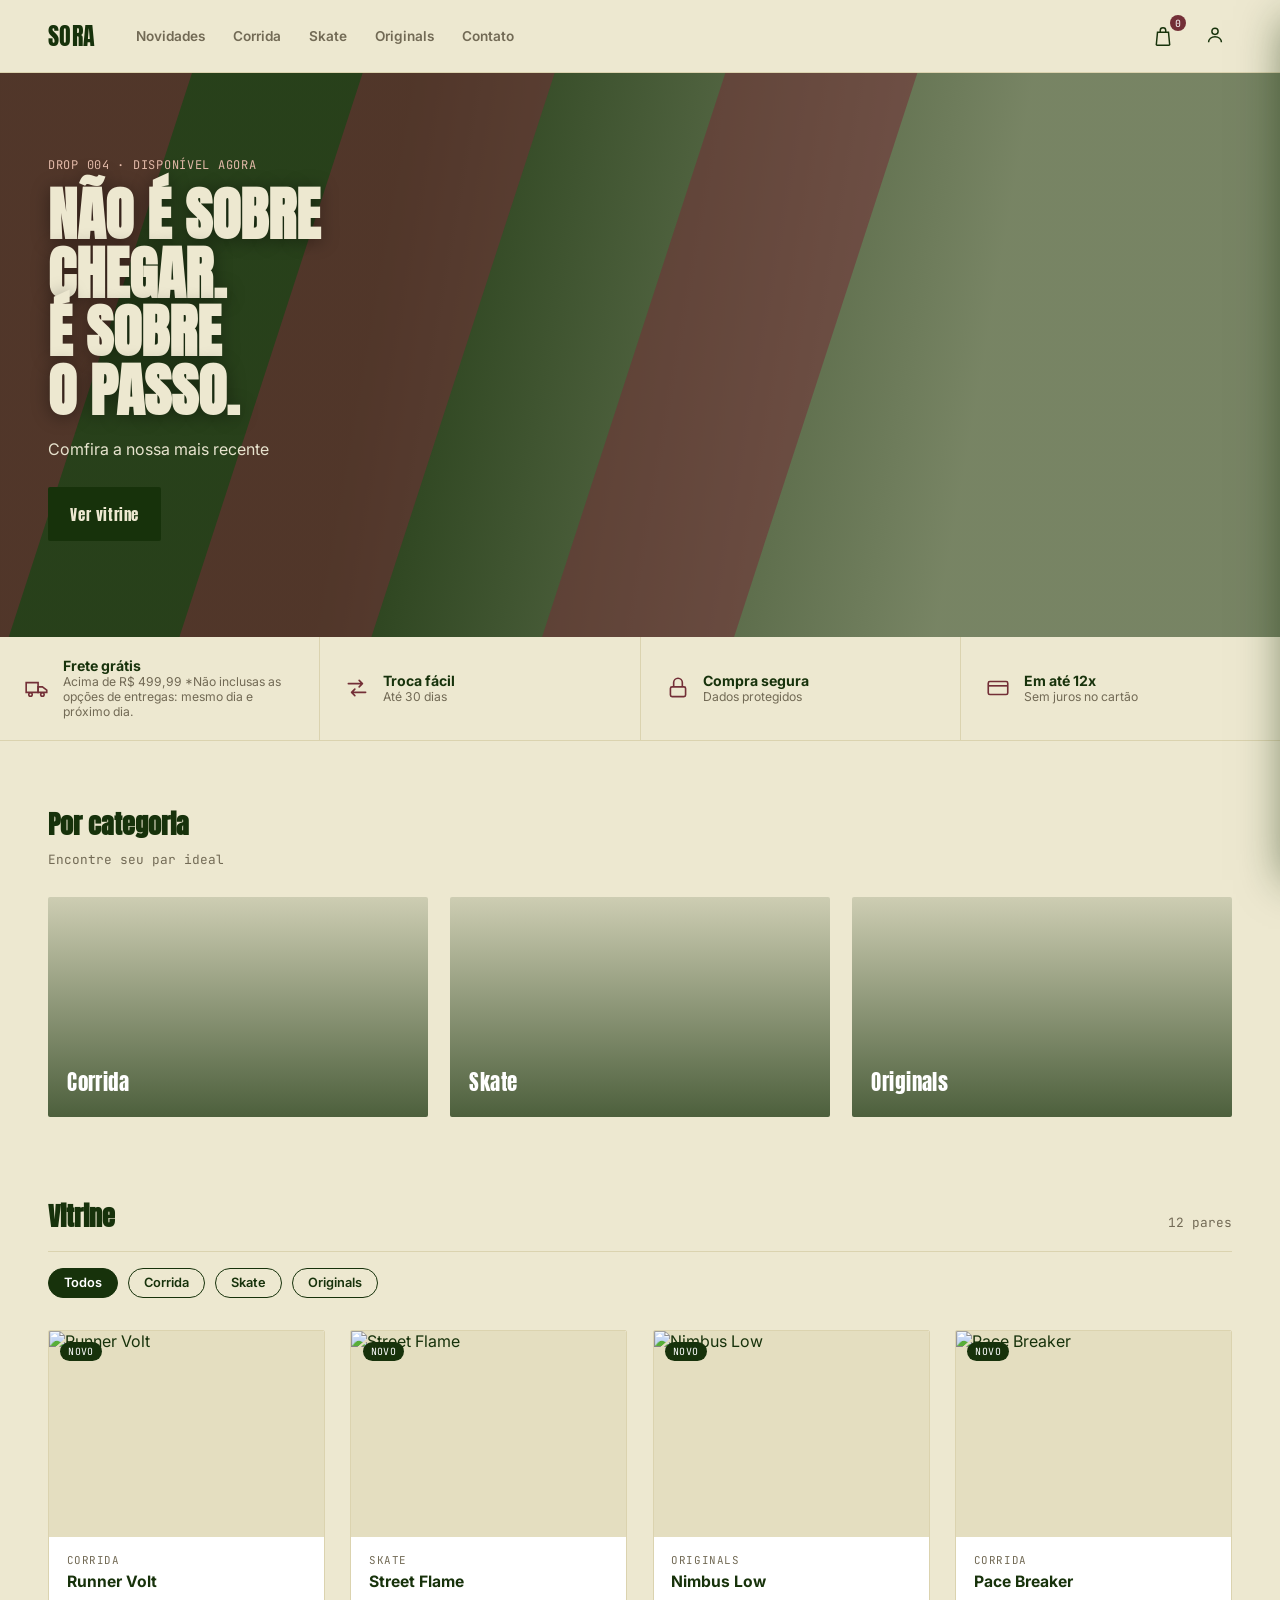
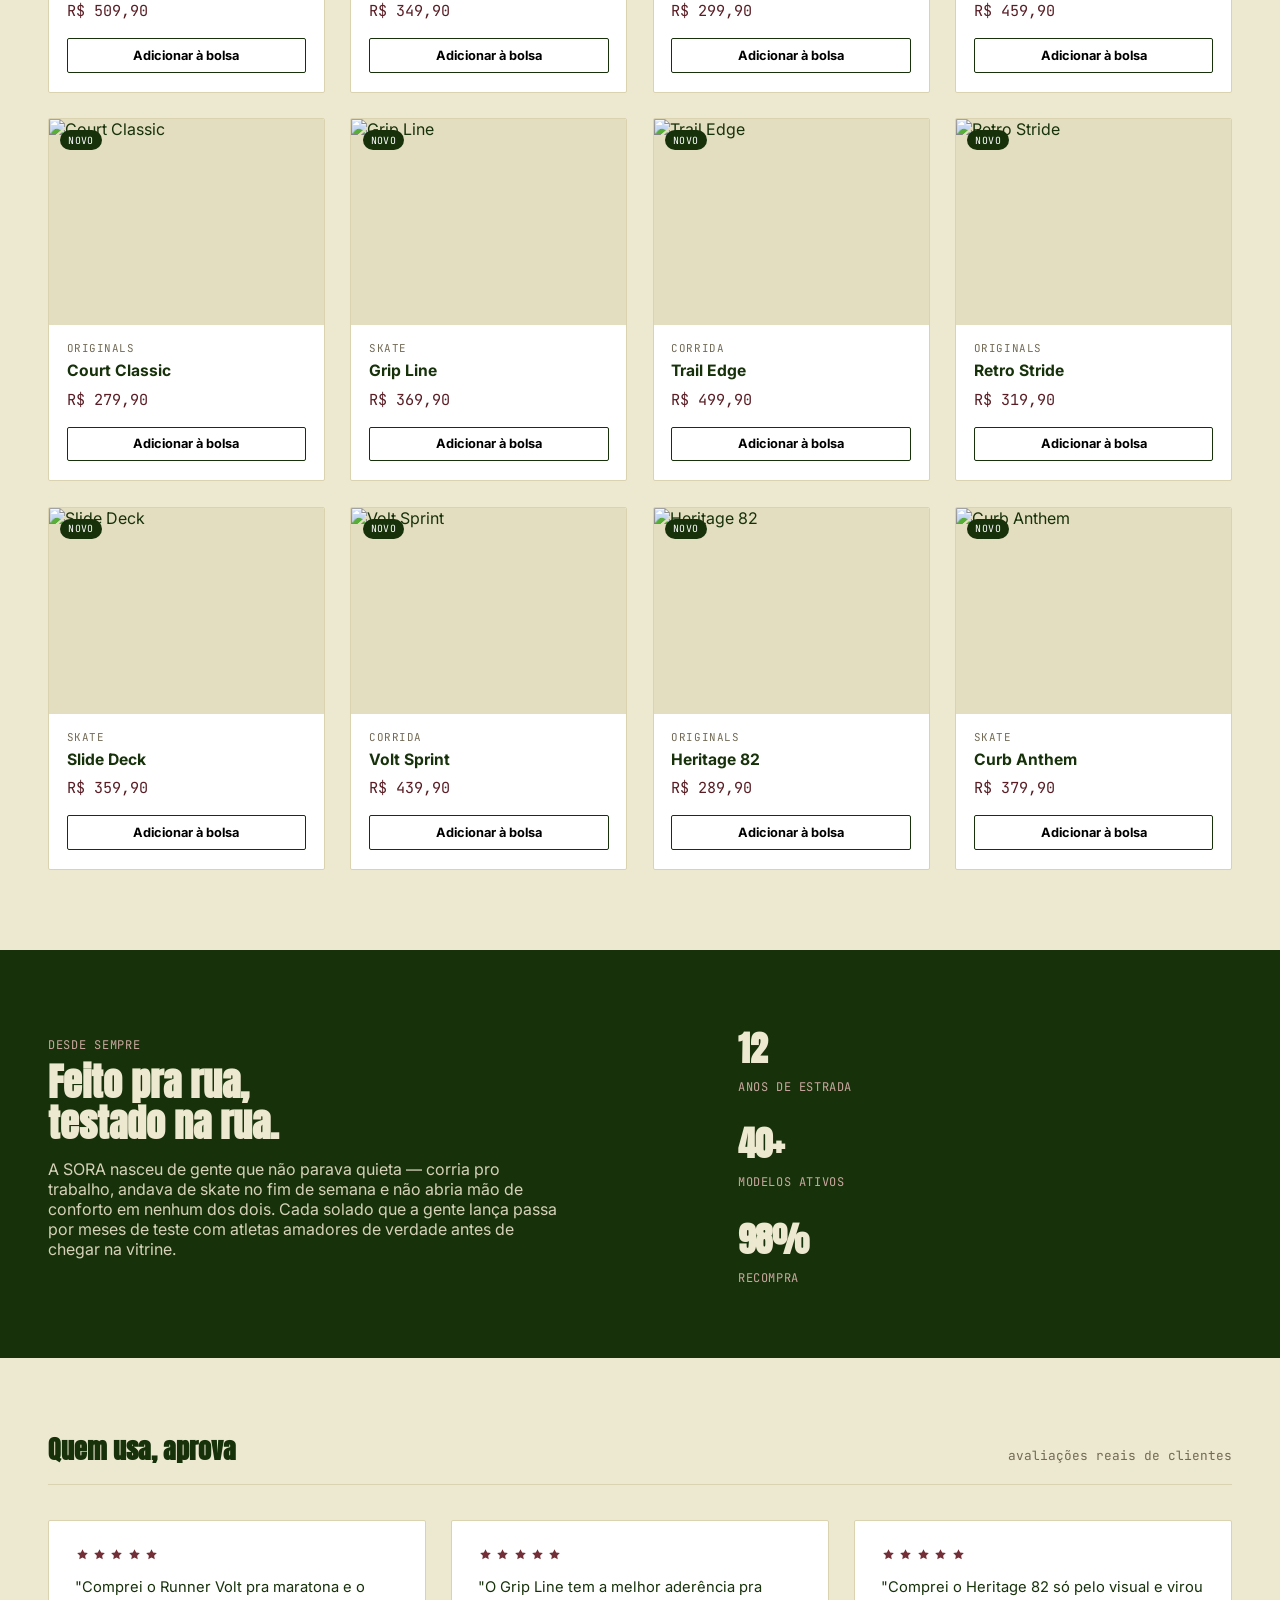
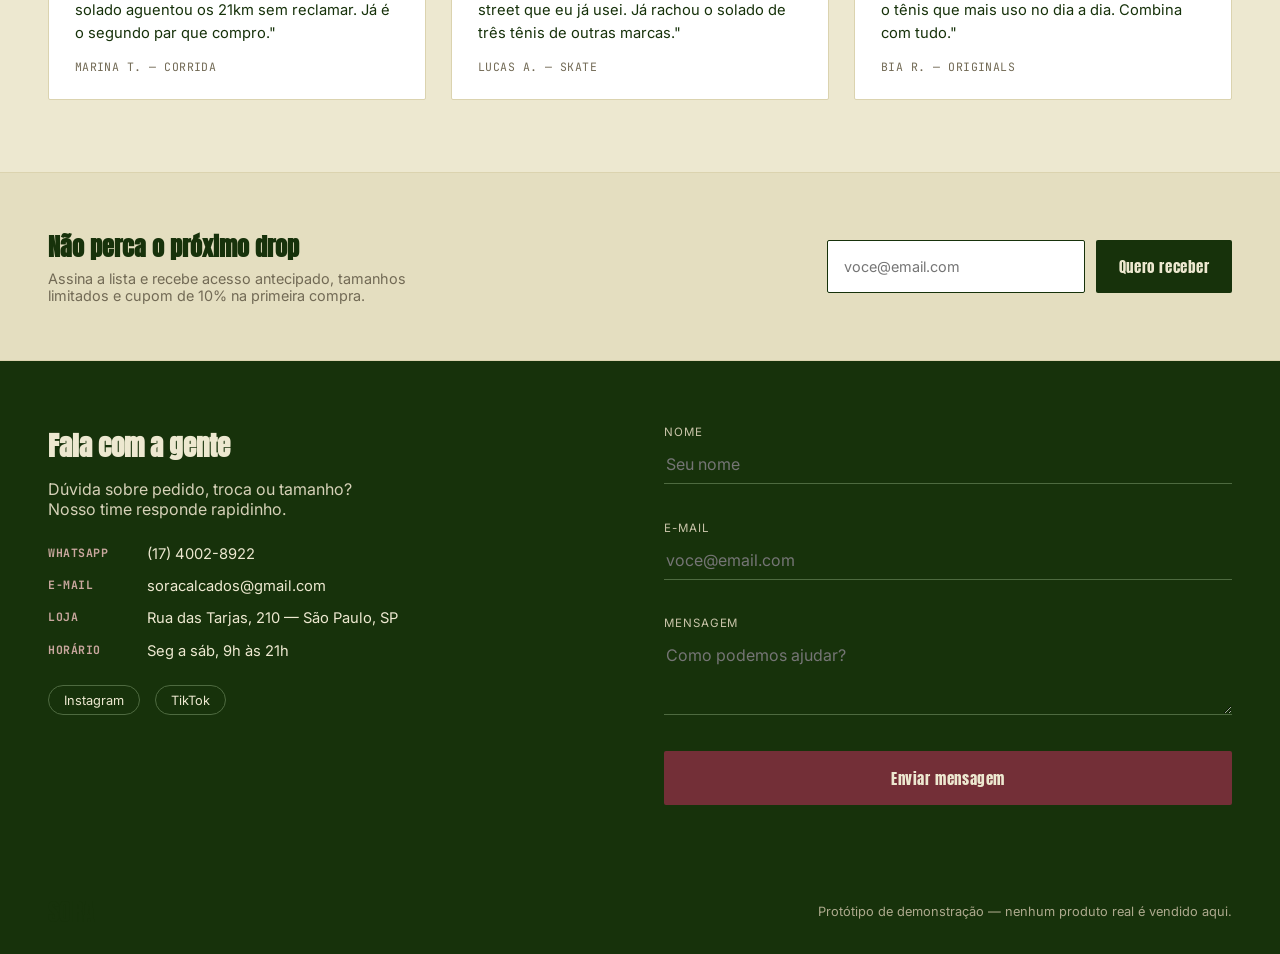
==== home.html @ 231794d9 "Add files via upload" ====
<!DOCTYPE html>
<html lang="pt-BR">
<head>
<meta charset="UTF-8">
<meta name="viewport" content="width=device-width, initial-scale=1.0">
<title>SORA · Vitrine</title>
<link rel="stylesheet" href="style.css">
<link rel="preconnect" href="https://fonts.googleapis.com">
<link href="https://fonts.googleapis.com/css2?family=Anton&family=Inter:wght@400;500;600;700&family=JetBrains+Mono:wght@500&display=swap" rel="stylesheet">
</head>
<body class="home-body">

  <svg width="0" height="0" style="position:absolute" aria-hidden="true">
    <defs>
      <symbol id="icon-shoe" viewBox="0 0 200 100">
        <path d="M8 78 C8 60 20 52 34 50 L60 46 C70 34 84 22 100 18 C112 15 122 18 128 26
                 C138 22 150 24 158 32 C170 30 182 36 188 48 C194 58 192 70 182 76
                 C172 82 20 84 12 82 C9 81 8 80 8 78 Z"/>
        <path class="lace" d="M96 24 L108 40 M108 22 L120 38 M120 21 L132 37" stroke-width="4" fill="none"/>
      </symbol>
      <symbol id="icon-stripes" viewBox="0 0 120 100">
        <rect x="0" y="0" width="18" height="140" transform="skewX(-18)"/>
        <rect x="34" y="0" width="18" height="140" transform="skewX(-18)"/>
        <rect x="68" y="0" width="18" height="140" transform="skewX(-18)"/>
      </symbol>
      <symbol id="icon-bag" viewBox="0 0 24 24">
        <path d="M6 8h12l1.2 12.5a1 1 0 0 1-1 1.5H5.8a1 1 0 0 1-1-1.5L6 8Z" fill="none" stroke="currentColor" stroke-width="1.6"/>
        <path d="M9 8V6a3 3 0 0 1 6 0v2" fill="none" stroke="currentColor" stroke-width="1.6"/>
      </symbol>
      <symbol id="icon-user" viewBox="0 0 24 24">
        <circle cx="12" cy="8" r="3.4" fill="none" stroke="currentColor" stroke-width="1.6"/>
        <path d="M5 20c0-3.6 3.1-6.2 7-6.2s7 2.6 7 6.2" fill="none" stroke="currentColor" stroke-width="1.6"/>
      </symbol>
      <symbol id="icon-truck" viewBox="0 0 24 24">
        <path d="M2 7h11v9H2z" fill="none" stroke="currentColor" stroke-width="1.5"/>
        <path d="M13 11h4l4 3v2h-8z" fill="none" stroke="currentColor" stroke-width="1.5"/>
        <circle cx="6" cy="18" r="1.6" fill="none" stroke="currentColor" stroke-width="1.5"/>
        <circle cx="17" cy="18" r="1.6" fill="none" stroke="currentColor" stroke-width="1.5"/>
      </symbol>
      <symbol id="icon-swap" viewBox="0 0 24 24">
        <path d="M4 8h13M17 8l-3-3M17 8l-3 3M20 16H7M7 16l3-3M7 16l3 3" fill="none" stroke="currentColor" stroke-width="1.5" stroke-linecap="round" stroke-linejoin="round"/>
      </symbol>
      <symbol id="icon-lock" viewBox="0 0 24 24">
        <rect x="5" y="11" width="14" height="9" rx="1.5" fill="none" stroke="currentColor" stroke-width="1.5"/>
        <path d="M8 11V7a4 4 0 0 1 8 0v4" fill="none" stroke="currentColor" stroke-width="1.5"/>
      </symbol>
      <symbol id="icon-card" viewBox="0 0 24 24">
        <rect x="3" y="6" width="18" height="12" rx="1.5" fill="none" stroke="currentColor" stroke-width="1.5"/>
        <path d="M3 10h18" stroke="currentColor" stroke-width="1.5"/>
      </symbol>
      <symbol id="icon-star" viewBox="0 0 24 24">
        <path d="M12 3.5l2.6 5.4 5.9.8-4.3 4.1 1 5.9L12 16.9l-5.2 2.8 1-5.9-4.3-4.1 5.9-.8Z" fill="currentColor"/>
      </symbol>
    </defs>
  </svg>

  <header class="site-header">
    <a href="home.html" class="wordmark wordmark--dark">SORA</a>
    <nav class="site-nav">
      <a href="#vitrine" data-filtro="todos">Novidades</a>
      <a href="#vitrine" data-filtro="Corrida">Corrida</a>
      <a href="#vitrine" data-filtro="Skate">Skate</a>
      <a href="#vitrine" data-filtro="Originals">Originals</a>
      <a href="#contato">Contato</a>
    </nav>
    <div class="site-header__actions">
      <button class="bag-btn" id="bag-btn" aria-label="Bolsa de compras">
        <svg viewBox="0 0 24 24"><use href="#icon-bag"/></svg>
        <span class="bag-btn__count" id="bag-count">0</span>
      </button>

      <div class="account-wrap">
        <button class="bag-btn" id="account-btn" aria-label="Minha conta">
          <svg viewBox="0 0 24 24"><use href="#icon-user"/></svg>
        </button>
        <div class="account-popover" id="account-popover">
          <p class="account-popover__hi">Olá, <strong id="user-name">Convidado</strong></p>
          <a href="index.html" class="account-popover__link">Tela de login</a>
          <button class="account-popover__link account-popover__logout" id="btn-logout" type="button">Sair da conta</button>
        </div>
      </div>
    </div>
  </header>

  <main>
    <section class="hero">
      <div class="hero__stripes" aria-hidden="true">
        <svg class="stripe stripe--1" viewBox="0 0 120 100"><use href="#icon-stripes"/></svg>
        <svg class="stripe stripe--2" viewBox="0 0 120 100"><use href="#icon-stripes"/></svg>
        <svg class="stripe stripe--3" viewBox="0 0 120 100"><use href="#icon-stripes"/></svg>
      </div>
      <div class="hero__text">
        <span class="eyebrow">Drop 004 · Disponível agora</span>
        <h1>NÃO É SOBRE<br>CHEGAR.<br>É SOBRE<br>O PASSO.</h1>
        <p>Comfira a nossa mais recente </p>
        <a href="#vitrine" class="btn-primary btn-primary--inline">
          <span>Ver vitrine</span>
          <svg class="btn-primary__stripe" viewBox="0 0 120 100" aria-hidden="true"><use href="#icon-stripes"/></svg>
        </a>
      </div>
      <svg class="hero__shoe" viewBox="0 0 200 100" aria-hidden="true"><use href="#icon-shoe"/></svg>
    </section>

    <section class="vantagens">
      <div class="vantagem"><svg viewBox="0 0 24 24"><use href="#icon-truck"/></svg><div><strong>Frete grátis</strong><span>Acima de R$ 499,99 *Não inclusas as opções de entregas: mesmo dia e próximo dia.</span></div></div>
      <div class="vantagem"><svg viewBox="0 0 24 24"><use href="#icon-swap"/></svg><div><strong>Troca fácil</strong><span>Até 30 dias</span></div></div>
      <div class="vantagem"><svg viewBox="0 0 24 24"><use href="#icon-lock"/></svg><div><strong>Compra segura</strong><span>Dados protegidos</span></div></div>
      <div class="vantagem"><svg viewBox="0 0 24 24"><use href="#icon-card"/></svg><div><strong>Em até 12x</strong><span>Sem juros no cartão</span></div></div>
    </section>

    <section class="categorias">
      <div class="categorias__head">
        <h2>Por categoria</h2>
        <span class="categorias__sub">Encontre seu par ideal</span>
      </div>
      <div class="categorias__grid">
        <button class="categoria-tile" data-filtro="Corrida" style="--bg:url('https://images.pexels.com/photos/11886766/pexels-photo-11886766.jpeg?auto=compress&cs=tinysrgb&w=700')">
          <span class="categoria-tile__label">Corrida</span>
        </button>
        <button class="categoria-tile" data-filtro="Skate" style="--bg:url('https://images.pexels.com/photos/7371861/pexels-photo-7371861.jpeg?auto=compress&cs=tinysrgb&w=700')">
          <span class="categoria-tile__label">Skate</span>
        </button>
        <button class="categoria-tile" data-filtro="Originals" style="--bg:url('https://images.pexels.com/photos/31172682/pexels-photo-31172682.jpeg?auto=compress&cs=tinysrgb&w=700')">
          <span class="categoria-tile__label">Originals</span>
        </button>
      </div>
    </section>

    <section class="vitrine" id="vitrine">
      <div class="vitrine__head">
        <h2>Vitrine</h2>
        <span class="vitrine__count" id="product-count">12 pares</span>
      </div>

      <div class="vitrine__filtros" id="vitrine-filtros">
        <button class="filtro-btn is-active" data-filtro="todos">Todos</button>
        <button class="filtro-btn" data-filtro="Corrida">Corrida</button>
        <button class="filtro-btn" data-filtro="Skate">Skate</button>
        <button class="filtro-btn" data-filtro="Originals">Originals</button>
      </div>

      <div class="grid" id="product-grid"><!-- gerado via JS --></div>
    </section>

    <section class="sobre">
      <div class="sobre__texto">
        <span class="eyebrow eyebrow--dark">Desde sempre</span>
        <h2>Feito pra rua,<br>testado na rua.</h2>
        <p>A SORA nasceu de gente que não parava quieta — corria pro trabalho, andava de skate no fim de semana e não abria mão de conforto em nenhum dos dois. Cada solado que a gente lança passa por meses de teste com atletas amadores de verdade antes de chegar na vitrine.</p>
      </div>
      <div class="sobre__stats">
        <div class="stat"><strong>12</strong><span>anos de estrada</span></div>
        <div class="stat"><strong>40+</strong><span>modelos ativos</span></div>
        <div class="stat"><strong>98%</strong><span>recompra</span></div>
      </div>
    </section>

    <section class="depoimentos">
      <div class="vitrine__head">
        <h2>Quem usa, aprova</h2>
        <span class="vitrine__count">avaliações reais de clientes</span>
      </div>
      <div class="depoimentos__grid">
        <article class="depoimento">
          <div class="depoimento__estrelas">
            <svg viewBox="0 0 24 24"><use href="#icon-star"/></svg><svg viewBox="0 0 24 24"><use href="#icon-star"/></svg><svg viewBox="0 0 24 24"><use href="#icon-star"/></svg><svg viewBox="0 0 24 24"><use href="#icon-star"/></svg><svg viewBox="0 0 24 24"><use href="#icon-star"/></svg>
          </div>
          <p>"Comprei o Runner Volt pra maratona e o solado aguentou os 21km sem reclamar. Já é o segundo par que compro."</p>
          <span class="depoimento__nome">Marina T. — Corrida</span>
        </article>
        <article class="depoimento">
          <div class="depoimento__estrelas">
            <svg viewBox="0 0 24 24"><use href="#icon-star"/></svg><svg viewBox="0 0 24 24"><use href="#icon-star"/></svg><svg viewBox="0 0 24 24"><use href="#icon-star"/></svg><svg viewBox="0 0 24 24"><use href="#icon-star"/></svg><svg viewBox="0 0 24 24"><use href="#icon-star"/></svg>
          </div>
          <p>"O Grip Line tem a melhor aderência pra street que eu já usei. Já rachou o solado de três tênis de outras marcas."</p>
          <span class="depoimento__nome">Lucas A. — Skate</span>
        </article>
        <article class="depoimento">
          <div class="depoimento__estrelas">
            <svg viewBox="0 0 24 24"><use href="#icon-star"/></svg><svg viewBox="0 0 24 24"><use href="#icon-star"/></svg><svg viewBox="0 0 24 24"><use href="#icon-star"/></svg><svg viewBox="0 0 24 24"><use href="#icon-star"/></svg><svg viewBox="0 0 24 24"><use href="#icon-star"/></svg>
          </div>
          <p>"Comprei o Heritage 82 só pelo visual e virou o tênis que mais uso no dia a dia. Combina com tudo."</p>
          <span class="depoimento__nome">Bia R. — Originals</span>
        </article>
      </div>
    </section>

    <section class="newsletter">
      <div class="newsletter__texto">
        <h2>Não perca o próximo drop</h2>
        <p>Assina a lista e recebe acesso antecipado, tamanhos limitados e cupom de 10% na primeira compra.</p>
      </div>
      <form class="newsletter__form" id="form-newsletter" novalidate>
        <input type="email" id="newsletter-email" placeholder="voce@email.com" required aria-label="E-mail para novidades">
        <button type="submit" class="btn-primary">
          <span>Quero receber</span>
          <svg class="btn-primary__stripe" viewBox="0 0 120 100" aria-hidden="true"><use href="#icon-stripes"/></svg>
        </button>
      </form>
      <p class="form-alert" id="newsletter-alert" role="alert" hidden></p>
    </section>

    <section class="contato" id="contato">
      <div class="contato__info">
        <h2>Fala com a gente</h2>
        <p>Dúvida sobre pedido, troca ou tamanho? Nosso time responde rapidinho.</p>
        <ul class="contato__list">
          <li><b>WhatsApp</b> (17) 4002-8922</li>
          <li><b>E-mail</b> soracalcados@gmail.com</li>
          <li><b>Loja</b> Rua das Tarjas, 210 — São Paulo, SP</li>
          <li><b>Horário</b> Seg a sáb, 9h às 21h</li>
        </ul>
        <div class="contato__social">
          <a href="#" target="_blank" rel="noopener">Instagram</a>
          <a href="#" target="_blank" rel="noopener">TikTok</a>
        </div>
      </div>

      <form class="contato-form" id="form-contato" action="https://formsubmit.co/086b7668bd5e284a5f268d166347004f" method="POST" novalidate>
        <p class="form-alert" id="contato-alert" role="alert" hidden></p>
        <!-- Configurações do FormSubmit -->
        <input type="hidden" name="_subject" value="Nova mensagem de contato - SORA">
        <input type="hidden" name="_template" value="table">
        <input type="hidden" name="_captcha" value="false">
        <!-- Campo anti-spam invisível (honeypot) -->
        <input type="text" name="_honey" style="display:none" tabindex="-1" autocomplete="off">
        <label class="field">
          <span class="field__label">Nome</span>
          <input type="text" name="Nome" id="contato-nome" placeholder="Seu nome" required minlength="2">
          <span class="field__error" id="contato-nome-error"></span>
        </label>
        <label class="field">
          <span class="field__label">E-mail</span>
          <input type="email" name="Email" id="contato-email" placeholder="voce@email.com" required>
          <span class="field__error" id="contato-email-error"></span>
        </label>
        <label class="field">
          <span class="field__label">Mensagem</span>
          <textarea name="Mensagem" id="contato-mensagem" rows="3" placeholder="Como podemos ajudar?" required minlength="5"></textarea>
          <span class="field__error" id="contato-mensagem-error"></span>
        </label>
        <button type="submit" class="btn-primary" id="contato-btn-submit">
          <span id="contato-btn-text">Enviar mensagem</span>
          <svg class="btn-primary__stripe" viewBox="0 0 120 100" aria-hidden="true"><use href="#icon-stripes"/></svg>
        </button>
      </form>
    </section>

    <footer class="site-footer">
      <span class="wordmark wordmark--dark">SORA</span>
      <p>Protótipo de demonstração — nenhum produto real é vendido aqui.</p>
    </footer>
  </main>

  <!-- Drawer da sacola -->
  <div class="bag-overlay" id="bag-overlay"></div>
  <aside class="bag-drawer" id="bag-drawer" aria-label="Sacola de compras">
    <div class="bag-drawer__head">
      <h2>Sua sacola</h2>
      <button class="bag-drawer__close" id="bag-close" aria-label="Fechar sacola">&times;</button>
    </div>
    <div class="bag-drawer__list" id="bag-list"><!-- gerado via JS --></div>
    <div class="bag-drawer__foot">
      <div class="bag-drawer__subtotal">
        <span>Subtotal</span>
        <strong id="bag-subtotal">R$ 0,00</strong>
      </div>
      <button class="btn-primary" id="bag-checkout" type="button">
        <span>Finalizar compra</span>
        <svg class="btn-primary__stripe" viewBox="0 0 120 100" aria-hidden="true"><use href="#icon-stripes"/></svg>
      </button>
    </div>
  </aside>

  <div class="toast" id="toast" role="status" aria-live="polite"></div>

  <script src="home.js"></script>
</body>
</html>
---- style.css ----
/* =========================================================
   SORA — tokens
   ========================================================= */
:root{
  --paper:  #EDE8D0;   /* areia/canvas — fundo base                 */
  --ink:    #17320b;   /* verde mata escuro — texto, painéis, ênfase*/
  --wine:   #732f37;   /* vinho — cor de destaque/CTA                */
  --wine-dark: #591e25;
  --ink-tint: #223d17; /* verde um pouco mais claro, pra variação   */
  --steel:  #726a55;   /* texto secundário sobre o canvas            */
  --line:   #DBD3AF;   /* hairlines sobre o canvas                   */
  --cream-2:#E4DEC0;   /* cartões/fundos levemente mais escuros      */

  --display: "Anton", "Arial Narrow", sans-serif;
  --body:    "Inter", system-ui, sans-serif;
  --mono:    "JetBrains Mono", monospace;

  --radius: 2px;
}

*{ box-sizing: border-box; }
html,body{ margin:0; padding:0; }
body{
  font-family: var(--body);
  color: var(--ink);
  background: var(--paper);
  -webkit-font-smoothing: antialiased;
}
a{ color: inherit; text-decoration: none; }
button{ font-family: inherit; cursor: pointer; }
input, textarea{ font-family: inherit; }
svg{ display:block; }
.stripe use, .hero__stripes use{ fill: currentColor; }
img{ max-width:100%; display:block; }

:focus-visible{
  outline: 3px solid var(--wine);
  outline-offset: 3px;
}

.wordmark{
  font-family: var(--display);
  font-size: 1.5rem;
  letter-spacing: 0.02em;
  color: var(--paper);
}
.wordmark--dark{ color: var(--ink); }

@media (prefers-reduced-motion: reduce){
  *{ animation-duration: 0.001ms !important; transition-duration: 0.001ms !important; }
}

/* =========================================================
   AUTH — cartão centralizado sobre foto full-bleed
   ========================================================= */
.auth-body{ min-height:100vh; position:relative; }
.auth-body--v2{ overflow-x:hidden; }

.auth-bg{
  position:fixed; inset:0; z-index:-2;
  background:
    url("https://images.pexels.com/photos/27196457/pexels-photo-27196457.jpeg?auto=compress&cs=tinysrgb&w=1600") center/cover no-repeat;
}
.auth-bg__scrim{
  position:fixed; inset:0; z-index:-1;
  background:
    radial-gradient(120% 90% at 50% 0%, rgba(23,50,11,0.35), rgba(23,50,11,0.82) 60%, rgba(23,50,11,0.95)),
    linear-gradient(0deg, var(--wine-dark) 0%, transparent 35%);
  opacity: 0.94;
}

.auth-topbar{
  display:flex; align-items:baseline; gap:0.7rem;
  padding: 2rem 2.2rem 0;
}
.auth-topbar .wordmark{ font-size:1.4rem; }
.auth-topbar__tag{
  font-family: var(--mono); font-size:0.7rem;
  color: #C9A79E; text-transform:uppercase; letter-spacing:0.08em;
}

.auth-stage{
  min-height: calc(100vh - 5rem);
  display:flex; flex-direction:column; align-items:center; justify-content:center;
  gap: 1.4rem;
  padding: 2.5rem 1.25rem 3rem;
}

.auth-card--v2{
  position:relative;
  width:100%; max-width: 400px;
  background: rgba(237,232,208,0.96);
  backdrop-filter: blur(6px);
  border-radius: 10px;
  box-shadow: 0 30px 60px -20px rgba(0,0,0,0.55);
  padding: 3.2rem 2.2rem 2.2rem;
  text-align:center;
}

.auth-badge{
  position:absolute; top:-34px; left:50%; transform:translateX(-50%);
  width:68px; height:68px; border-radius:50%;
  background: var(--ink);
  display:flex; align-items:center; justify-content:center;
  box-shadow: 0 10px 24px -8px rgba(0,0,0,0.5);
}
.auth-badge__rays{
  position:absolute; inset:0; width:100%; height:100%;
  color: var(--wine); opacity:0.9;
}
.auth-badge__letter{
  position:relative; z-index:1;
  font-family: var(--display);
  font-size: 1.5rem; color: var(--paper);
}

.auth-card__title{
  font-family: var(--display);
  font-size: 1.5rem; margin: 0.6rem 0 0.35rem;
}
.auth-card__sub{
  font-size: 0.88rem; color: var(--steel);
  margin: 0 0 1.8rem;
}

.tabs{
  position:relative;
  display:flex;
  gap: 1.75rem;
  border-bottom: 1px solid var(--line);
  margin-bottom: 2rem;
}
.tabs--v2{ justify-content:center; }
.tab{
  background:none; border:none;
  font-family: var(--display);
  font-size: 1rem;
  letter-spacing: 0.03em;
  color: var(--steel);
  padding: 0 0 0.9rem;
  transition: color .2s ease;
}
.tab.is-active{ color: var(--ink); }
.tabs__indicator{
  position:absolute; bottom:-1px; left:0;
  width: 52px; height: 3px;
  background: var(--wine);
  transition: transform .3s cubic-bezier(.16,1,.3,1), width .3s cubic-bezier(.16,1,.3,1);
}

.auth-form{ display:none; flex-direction:column; gap: 1.15rem; text-align:left; }
.auth-form.is-active{ display:flex; }

.form-alert{
  margin:0; padding: 0.7rem 0.9rem;
  background: #EFDCDB; color: var(--wine-dark);
  border-left: 3px solid var(--wine);
  font-size: 0.85rem;
  text-align:left;
}
.form-alert.is-success{
  background: #DEE6D3; color: var(--ink);
  border-left-color: var(--ink);
}

.field{ display:flex; flex-direction:column; gap: 0.4rem; }
.field__label{
  font-size: 0.72rem;
  text-transform: uppercase;
  letter-spacing: 0.08em;
  color: var(--steel);
}
.field input, .field textarea{
  border:none;
  border-bottom: 1.5px solid var(--line);
  background:transparent;
  padding: 0.55rem 0.1rem;
  font-size: 1rem;
  color: var(--ink);
  transition: border-color .2s ease;
  resize: vertical;
}
.field input:focus, .field textarea:focus{ border-color: var(--ink); }
.field input.is-invalid, .field textarea.is-invalid{ border-color: var(--wine); }
.field__control{ position:relative; display:flex; align-items:center; }
.field__control input{ flex:1; }
.field__toggle{
  position:absolute; right:0.1rem;
  background:none; border:none;
  font-family: var(--mono); font-size:0.7rem;
  text-transform:uppercase; letter-spacing:0.05em;
  color: var(--steel);
}
.field__error{
  min-height: 1em;
  font-size: 0.78rem;
  color: var(--wine);
}

.field-row{
  display:flex; align-items:center; justify-content:space-between;
  font-size: 0.85rem;
}
.checkbox{ display:flex; align-items:center; gap:0.5rem; color: var(--steel); }
.checkbox input{ accent-color: var(--wine); }
.link-btn{
  background:none; border:none; padding:0;
  font-size:0.82rem; color: var(--wine);
  text-decoration: underline;
}

.btn-primary{
  position:relative;
  overflow:hidden;
  border:none;
  background: var(--ink);
  color: var(--paper);
  font-family: var(--display);
  font-size: 0.95rem;
  letter-spacing: 0.04em;
  padding: 0.95rem 1.4rem;
  border-radius: var(--radius);
  display:flex; align-items:center; justify-content:center;
}
.btn-primary span{ position:relative; z-index:1; }
.btn-primary__stripe{
  position:absolute; left:-10%; top:-40%;
  width:55px; height:220%;
  color: var(--wine);
  opacity:0;
  transition: opacity .2s ease, transform .5s cubic-bezier(.16,1,.3,1);
  transform: translateX(-40px);
}
.btn-primary:hover .btn-primary__stripe,
.btn-primary:focus-visible .btn-primary__stripe{
  opacity:1;
  transform: translateX(420px);
}
.btn-primary--inline{ width:max-content; text-decoration:none; }
.btn-primary:disabled{ opacity:0.55; cursor:not-allowed; }

.form-hint{
  font-size: 0.78rem;
  color: var(--steel);
  text-align:center;
  margin: 0;
}

.auth-skip{
  color: #E7E3CE;
  font-size: 0.85rem;
  text-decoration: underline;
  text-underline-offset: 3px;
}
.auth-skip:hover{ color:#fff; }

@media (max-width: 480px){
  .auth-card--v2{ padding: 3rem 1.4rem 1.8rem; }
  .auth-topbar{ padding: 1.4rem 1.4rem 0; }
}

/* =========================================================
   HOME — vitrine
   ========================================================= */
.site-header{
  position:sticky; top:0; z-index:20;
  display:flex; align-items:center; gap: 2.5rem;
  padding: 1.1rem 3rem;
  background: var(--paper);
  border-bottom: 1px solid var(--line);
}
.site-nav{ display:flex; gap:1.75rem; flex:1; }
.site-nav a{
  font-size: 0.85rem; font-weight:600;
  color: var(--steel);
  transition: color .15s ease;
}
.site-nav a:hover{ color: var(--ink); }

.site-header__actions{ display:flex; align-items:center; gap:1.1rem; }
.user-pill{ font-size:0.85rem; color: var(--steel); }
.user-pill strong{ color: var(--ink); }

.bag-btn{
  position:relative;
  background:none; border:none;
  width: 34px; height:34px;
  color: var(--ink);
}
.bag-btn svg{ width:100%; height:100%; }
.bag-btn__count{
  position:absolute; top:-4px; right:-6px;
  background: var(--wine); color:#fff;
  font-family: var(--mono); font-size:0.62rem;
  min-width:16px; height:16px; border-radius:50%;
  display:flex; align-items:center; justify-content:center;
  transition: transform .2s ease;
}
.bag-btn__count.is-bump{ transform: scale(1.35); }
.btn-ghost{
  background:none; border:1px solid var(--ink);
  padding: 0.5rem 1rem;
  font-size: 0.82rem; font-weight:600;
  border-radius: var(--radius);
  transition: background .15s ease, color .15s ease;
}
.btn-ghost:hover{ background: var(--ink); color: var(--paper); }

.hero{
  position:relative;
  overflow:hidden;
  background:
    linear-gradient(100deg, rgba(23,50,11,0.92) 30%, rgba(23,50,11,0.55) 75%),
    url("https://images.pexels.com/photos/27196457/pexels-photo-27196457.jpeg?auto=compress&cs=tinysrgb&w=1400") center/cover no-repeat;
  color: var(--paper);
  padding: 5rem 3rem 6rem;
  display:flex; align-items:center;
}
.hero__stripes{ position:absolute; inset:0; color: var(--wine); opacity:0.55; }
.hero__stripes .stripe--1{ left:78%; }
.hero__stripes .stripe--2{ left:88%; color: var(--paper); opacity:.35;}
.hero__stripes .stripe--3{ display:none; }
.hero__text{ position:relative; z-index:1; max-width: 560px; }
.eyebrow{
  font-family: var(--mono); font-size: 0.75rem;
  color: #E2B9A8; text-transform:uppercase; letter-spacing:0.06em;
}
.hero h1{
  font-family: var(--display);
  font-size: clamp(2.2rem, 5vw, 3.6rem);
  line-height: 1.02;
  margin: 0.8rem 0 1.1rem;
  text-shadow: 0 2px 18px rgba(0,0,0,0.4);
}
.hero p{ color:#E7E3CE; max-width: 40ch; margin-bottom: 1.8rem; }
.hero__shoe{ display:none; }

.vitrine{ padding: 4rem 3rem 5rem; }
.vitrine__head{
  display:flex; align-items:baseline; justify-content:space-between;
  border-bottom: 1px solid var(--line);
  padding-bottom: 1rem; margin-bottom: 2.2rem;
}
.vitrine__head h2{
  font-family: var(--display);
  font-size: 1.6rem; margin:0;
}
.vitrine__count{ font-family: var(--mono); font-size:0.8rem; color: var(--steel); }

.grid{
  display:grid;
  grid-template-columns: repeat(auto-fill, minmax(230px, 1fr));
  gap: 1.6rem;
}
.card{
  background:#fff;
  border: 1px solid var(--line);
  border-radius: var(--radius);
  overflow:hidden;
  display:flex; flex-direction:column;
  transition: transform .2s ease, box-shadow .2s ease;
}
.card:hover{ transform: translateY(-4px); box-shadow: 0 14px 28px -18px rgba(23,50,11,0.45); }
.card__art{
  position:relative;
  aspect-ratio: 4/3;
  overflow:hidden;
  background: var(--cream-2);
}
.card__art img{
  width:100%; height:100%; object-fit:cover;
  transition: transform .35s ease;
}
.card:hover .card__art img{ transform: scale(1.06); }
.card__tag{
  position:absolute; top:0.7rem; left:0.7rem;
  font-family: var(--mono); font-size:0.62rem;
  background: var(--ink); color:#fff;
  padding: 0.2rem 0.5rem; border-radius: 999px;
  text-transform:uppercase; letter-spacing:0.04em;
  z-index:1;
}
.card__body{ padding: 1rem 1.1rem 1.2rem; display:flex; flex-direction:column; gap:0.35rem; }
.card__cat{ font-family: var(--mono); font-size:0.68rem; color: var(--steel); text-transform:uppercase; letter-spacing:0.05em; }
.card__name{ font-weight:700; font-size:0.98rem; }
.card__price{ font-family: var(--mono); font-size:0.95rem; margin: 0.2rem 0 0.7rem; color: var(--wine-dark); }
.card__btn{
  border:1.5px solid var(--ink);
  background:none;
  padding: 0.55rem;
  font-size: 0.8rem; font-weight:700;
  border-radius: var(--radius);
  transition: background .15s ease, color .15s ease;
}
.card__btn:hover{ background: var(--ink); color:#fff; }

/* =========================================================
   SACOLA — drawer lateral
   ========================================================= */
.bag-overlay{
  position:fixed; inset:0;
  background: rgba(23,50,11,0.45);
  opacity:0; pointer-events:none;
  transition: opacity .25s ease;
  z-index:30;
}
.bag-overlay.is-open{ opacity:1; pointer-events:auto; }

.bag-drawer{
  position:fixed; top:0; right:0; bottom:0;
  width: min(400px, 100%);
  background: var(--paper);
  border-left: 1px solid var(--line);
  box-shadow: -18px 0 40px -20px rgba(23,50,11,0.5);
  transform: translateX(100%);
  transition: transform .3s cubic-bezier(.16,1,.3,1);
  z-index:31;
  display:flex; flex-direction:column;
}
.bag-drawer.is-open{ transform: translateX(0); }

.bag-drawer__head{
  display:flex; align-items:center; justify-content:space-between;
  padding: 1.4rem 1.5rem;
  border-bottom: 1px solid var(--line);
}
.bag-drawer__head h2{
  font-family: var(--display); font-size:1.2rem; margin:0;
}
.bag-drawer__close{
  background:none; border:none; font-size:1.3rem; line-height:1;
  color: var(--ink);
}

.bag-drawer__list{
  flex:1; overflow-y:auto;
  padding: 0.5rem 1.5rem;
  display:flex; flex-direction:column; gap:1rem;
}
.bag-empty{
  color: var(--steel); font-size:0.9rem;
  text-align:center; margin-top:3rem;
}

.bag-item{
  display:grid;
  grid-template-columns: 64px 1fr auto;
  gap: 0.8rem;
  padding: 0.9rem 0;
  border-bottom: 1px solid var(--line);
}
.bag-item__art{
  width:64px; height:64px; border-radius: var(--radius);
  overflow:hidden; background: var(--cream-2);
}
.bag-item__art img{ width:100%; height:100%; object-fit:cover; }
.bag-item__info{ display:flex; flex-direction:column; gap:0.25rem; min-width:0; }
.bag-item__name{ font-weight:700; font-size:0.9rem; }
.bag-item__cat{ font-family: var(--mono); font-size:0.62rem; color: var(--steel); text-transform:uppercase; }
.bag-item__qty{
  display:flex; align-items:center; gap:0.5rem; margin-top:0.3rem;
}
.qty-btn{
  width:22px; height:22px; border:1px solid var(--ink); background:none;
  font-size:0.8rem; line-height:1; border-radius:50%;
  display:flex; align-items:center; justify-content:center;
}
.qty-btn:hover{ background: var(--ink); color:#fff; }
.bag-item__qty span{ font-family: var(--mono); font-size:0.85rem; min-width:1.2em; text-align:center; }
.bag-item__right{ display:flex; flex-direction:column; align-items:flex-end; justify-content:space-between; }
.bag-item__price{ font-family: var(--mono); font-size:0.88rem; }
.bag-item__remove{
  background:none; border:none; color: var(--wine);
  font-size:0.72rem; text-decoration:underline; padding:0;
}

.bag-drawer__foot{
  padding: 1.2rem 1.5rem 1.6rem;
  border-top: 1px solid var(--line);
}
.bag-drawer__subtotal{
  display:flex; justify-content:space-between; align-items:baseline;
  margin-bottom: 1rem;
}
.bag-drawer__subtotal span:first-child{ color: var(--steel); font-size:0.85rem; }
.bag-drawer__subtotal strong{ font-family: var(--mono); font-size:1.2rem; }

/* =========================================================
   CONTATO
   ========================================================= */
.contato{
  background: var(--ink);
  color: var(--paper);
  padding: 4rem 3rem;
  display:grid;
  grid-template-columns: 1fr 1fr;
  gap: 3rem;
}
.contato__info h2{
  font-family: var(--display); font-size:1.7rem; margin:0 0 0.8rem;
}
.contato__info p{ color:#D6D1B8; max-width:34ch; margin:0 0 1.6rem; }
.contato__list{ list-style:none; padding:0; margin:0; display:flex; flex-direction:column; gap:0.9rem; }
.contato__list li{ display:flex; gap:0.7rem; align-items:flex-start; font-size:0.92rem; }
.contato__list b{ font-family: var(--mono); font-size:0.72rem; text-transform:uppercase; letter-spacing:0.05em; color: #C9A79E; min-width:88px; }
.contato__social{ display:flex; gap:0.9rem; margin-top:1.6rem; }
.contato__social a{
  border:1px solid #4E6A40; border-radius:999px;
  padding:0.4rem 0.95rem; font-size:0.8rem;
  transition: background .15s ease, border-color .15s ease;
}
.contato__social a:hover{ background: var(--wine); border-color: var(--wine); }

.contato-form{ display:flex; flex-direction:column; gap:1.1rem; }
.contato-form .field__label{ color:#C9C4A9; }
.contato-form .field input, .contato-form .field textarea{
  border-bottom-color: #4E6A40; color: var(--paper);
}
.contato-form .field input:focus, .contato-form .field textarea:focus{ border-bottom-color: var(--paper); }
.contato-form .btn-primary{ background: var(--wine); }
.contato-form .btn-primary .btn-primary__stripe{ color: var(--ink); }

.site-footer{
  display:flex; align-items:center; justify-content:space-between; flex-wrap:wrap; gap:1rem;
  padding: 1.4rem 3rem;
  background: var(--ink);
  color: #ADA98D; font-size:0.8rem;
}

.toast{
  position:fixed; bottom:1.6rem; left:50%;
  transform: translate(-50%, 20px);
  background: var(--ink); color:#fff;
  padding: 0.75rem 1.4rem;
  border-radius: var(--radius);
  font-size:0.85rem;
  opacity:0; pointer-events:none;
  transition: opacity .25s ease, transform .25s ease;
  z-index:40;
}
.toast.is-visible{ opacity:1; transform: translate(-50%, 0); }

@media (max-width: 760px){
  .site-header{ padding:1rem 1.25rem; flex-wrap:wrap; gap:0.8rem; }
  .site-nav{ order:3; width:100%; overflow-x:auto; }
  .hero{ padding: 3.5rem 1.25rem 4rem; }
  .vitrine{ padding: 3rem 1.25rem; }
  .contato{ grid-template-columns: 1fr; padding: 3rem 1.25rem; }
  .site-footer{ padding: 1.4rem 1.25rem; }
}

/* =========================================================
   CONTA — popover de login/logout (ícone ao lado da sacola)
   ========================================================= */
.account-wrap{ position:relative; }
.account-popover{
  position:absolute; top:calc(100% + 0.9rem); right:0;
  width: 220px;
  background:#fff;
  border: 1px solid var(--line);
  border-radius: var(--radius);
  box-shadow: 0 18px 34px -18px rgba(23,50,11,0.4);
  padding: 1rem 1.1rem;
  display:flex; flex-direction:column; gap:0.6rem;
  opacity:0; visibility:hidden; transform: translateY(-6px);
  transition: opacity .18s ease, transform .18s ease, visibility .18s;
  z-index:25;
}
.account-popover.is-open{ opacity:1; visibility:visible; transform: translateY(0); }
.account-popover__hi{ margin:0 0 0.2rem; font-size:0.85rem; color: var(--steel); }
.account-popover__hi strong{ color: var(--ink); }
.account-popover__link{
  background:none; border:none; text-align:left; padding:0.3rem 0;
  font-size:0.85rem; font-weight:600; color: var(--ink);
  border-top: 1px solid var(--line);
  padding-top: 0.6rem;
}
.account-popover__logout{ color: var(--wine); }

/* =========================================================
   VANTAGENS — barra de confiança
   ========================================================= */
.vantagens{
  display:grid;
  grid-template-columns: repeat(4, 1fr);
  gap: 1px;
  background: var(--line);
  border-bottom: 1px solid var(--line);
}
.vantagem{
  background: var(--paper);
  padding: 1.3rem 1.5rem;
  display:flex; align-items:center; gap:0.8rem;
}
.vantagem svg{ width:26px; height:26px; color: var(--wine); flex-shrink:0; }
.vantagem strong{ display:block; font-size:0.88rem; }
.vantagem span{ display:block; font-size:0.76rem; color: var(--steel); }

/* =========================================================
   CATEGORIAS
   ========================================================= */
.categorias{ padding: 4rem 3rem 1rem; }
.categorias__head{ margin-bottom:1.8rem; }
.categorias__head h2{ font-family: var(--display); font-size:1.6rem; margin:0 0 0.3rem; }
.categorias__sub{ font-family: var(--mono); font-size:0.8rem; color: var(--steel); }
.categorias__grid{
  display:grid; grid-template-columns: repeat(3, 1fr); gap:1.4rem;
}
.categoria-tile{
  position:relative;
  border:none; border-radius: var(--radius);
  height: 220px;
  background:
    linear-gradient(180deg, rgba(23,50,11,0.15), rgba(23,50,11,0.75)),
    var(--bg) center/cover no-repeat;
  display:flex; align-items:flex-end; padding:1.2rem;
  overflow:hidden;
}
.categoria-tile::after{
  content:""; position:absolute; inset:0;
  background: var(--wine); opacity:0; transition: opacity .2s ease;
}
.categoria-tile:hover::after{ opacity:0.22; }
.categoria-tile__label{
  position:relative; z-index:1;
  font-family: var(--display); font-size:1.3rem; color:#fff;
  letter-spacing:0.02em;
}

/* =========================================================
   FILTROS da vitrine
   ========================================================= */
.vitrine__filtros{ display:flex; gap:0.6rem; margin: -1.2rem 0 2rem; flex-wrap:wrap; }
.filtro-btn{
  border: 1px solid var(--ink); background:none;
  padding: 0.4rem 0.95rem; border-radius: 999px;
  font-size: 0.8rem; font-weight:600; color: var(--ink);
  transition: background .15s ease, color .15s ease;
}
.filtro-btn.is-active, .filtro-btn:hover{ background: var(--ink); color:#fff; }
.card.is-hidden{ display:none; }

/* =========================================================
   SOBRE A MARCA
   ========================================================= */
.sobre{
  background: var(--ink); color: var(--paper);
  padding: 4.5rem 3rem;
  display:grid; grid-template-columns: 1.3fr 1fr; gap:3rem; align-items:center;
}
.eyebrow--dark{ color: #C9A79E; }
.sobre__texto h2{
  font-family: var(--display); font-size: clamp(1.8rem, 3vw, 2.4rem);
  margin: 0.6rem 0 1rem; line-height:1.05;
}
.sobre__texto p{ color:#D6D1B8; max-width:52ch; }
.sobre__stats{ display:flex; flex-direction:column; gap:1.4rem; }
.stat strong{ display:block; font-family: var(--display); font-size:2.2rem; color: var(--paper); }
.stat span{ font-family: var(--mono); font-size:0.75rem; color:#C9A79E; text-transform:uppercase; letter-spacing:0.05em; }

/* =========================================================
   DEPOIMENTOS
   ========================================================= */
.depoimentos{ padding: 4.5rem 3rem; }
.depoimentos__grid{ display:grid; grid-template-columns: repeat(3, 1fr); gap:1.6rem; }
.depoimento{
  background:#fff; border:1px solid var(--line); border-radius: var(--radius);
  padding: 1.6rem; display:flex; flex-direction:column; gap:0.9rem;
}
.depoimento__estrelas{ display:flex; gap:0.15rem; }
.depoimento__estrelas svg{ width:15px; height:15px; color: var(--wine); }
.depoimento p{ font-size:0.92rem; line-height:1.55; margin:0; }
.depoimento__nome{ font-family: var(--mono); font-size:0.72rem; color: var(--steel); text-transform:uppercase; letter-spacing:0.04em; }

/* =========================================================
   NEWSLETTER
   ========================================================= */
.newsletter{
  background: var(--cream-2);
  padding: 3.5rem 3rem;
  display:flex; flex-wrap:wrap; align-items:center; justify-content:space-between; gap:1.5rem;
  border-top: 1px solid var(--line); border-bottom: 1px solid var(--line);
}
.newsletter__texto h2{ font-family: var(--display); font-size:1.5rem; margin:0 0 0.3rem; }
.newsletter__texto p{ color: var(--steel); font-size:0.9rem; margin:0; max-width:42ch; }
.newsletter__form{ display:flex; gap:0.7rem; flex-wrap:wrap; }
.newsletter__form input{
  border: 1.5px solid var(--ink); background:#fff;
  padding: 0.8rem 1rem; font-size:0.9rem; min-width:230px;
  border-radius: var(--radius);
}
.newsletter .form-alert{ width:100%; margin-top:1rem; }

@media (max-width: 900px){
  .categorias__grid{ grid-template-columns: 1fr; }
  .vantagens{ grid-template-columns: repeat(2, 1fr); }
  .sobre{ grid-template-columns:1fr; }
  .depoimentos__grid{ grid-template-columns:1fr; }
}

@media (max-width: 760px){
  .categorias{ padding: 3rem 1.25rem 0.5rem; }
  .sobre{ padding: 3rem 1.25rem; }
  .depoimentos{ padding: 3rem 1.25rem; }
  .newsletter{ padding: 2.5rem 1.25rem; }
  .account-popover{ right:-0.5rem; }
}
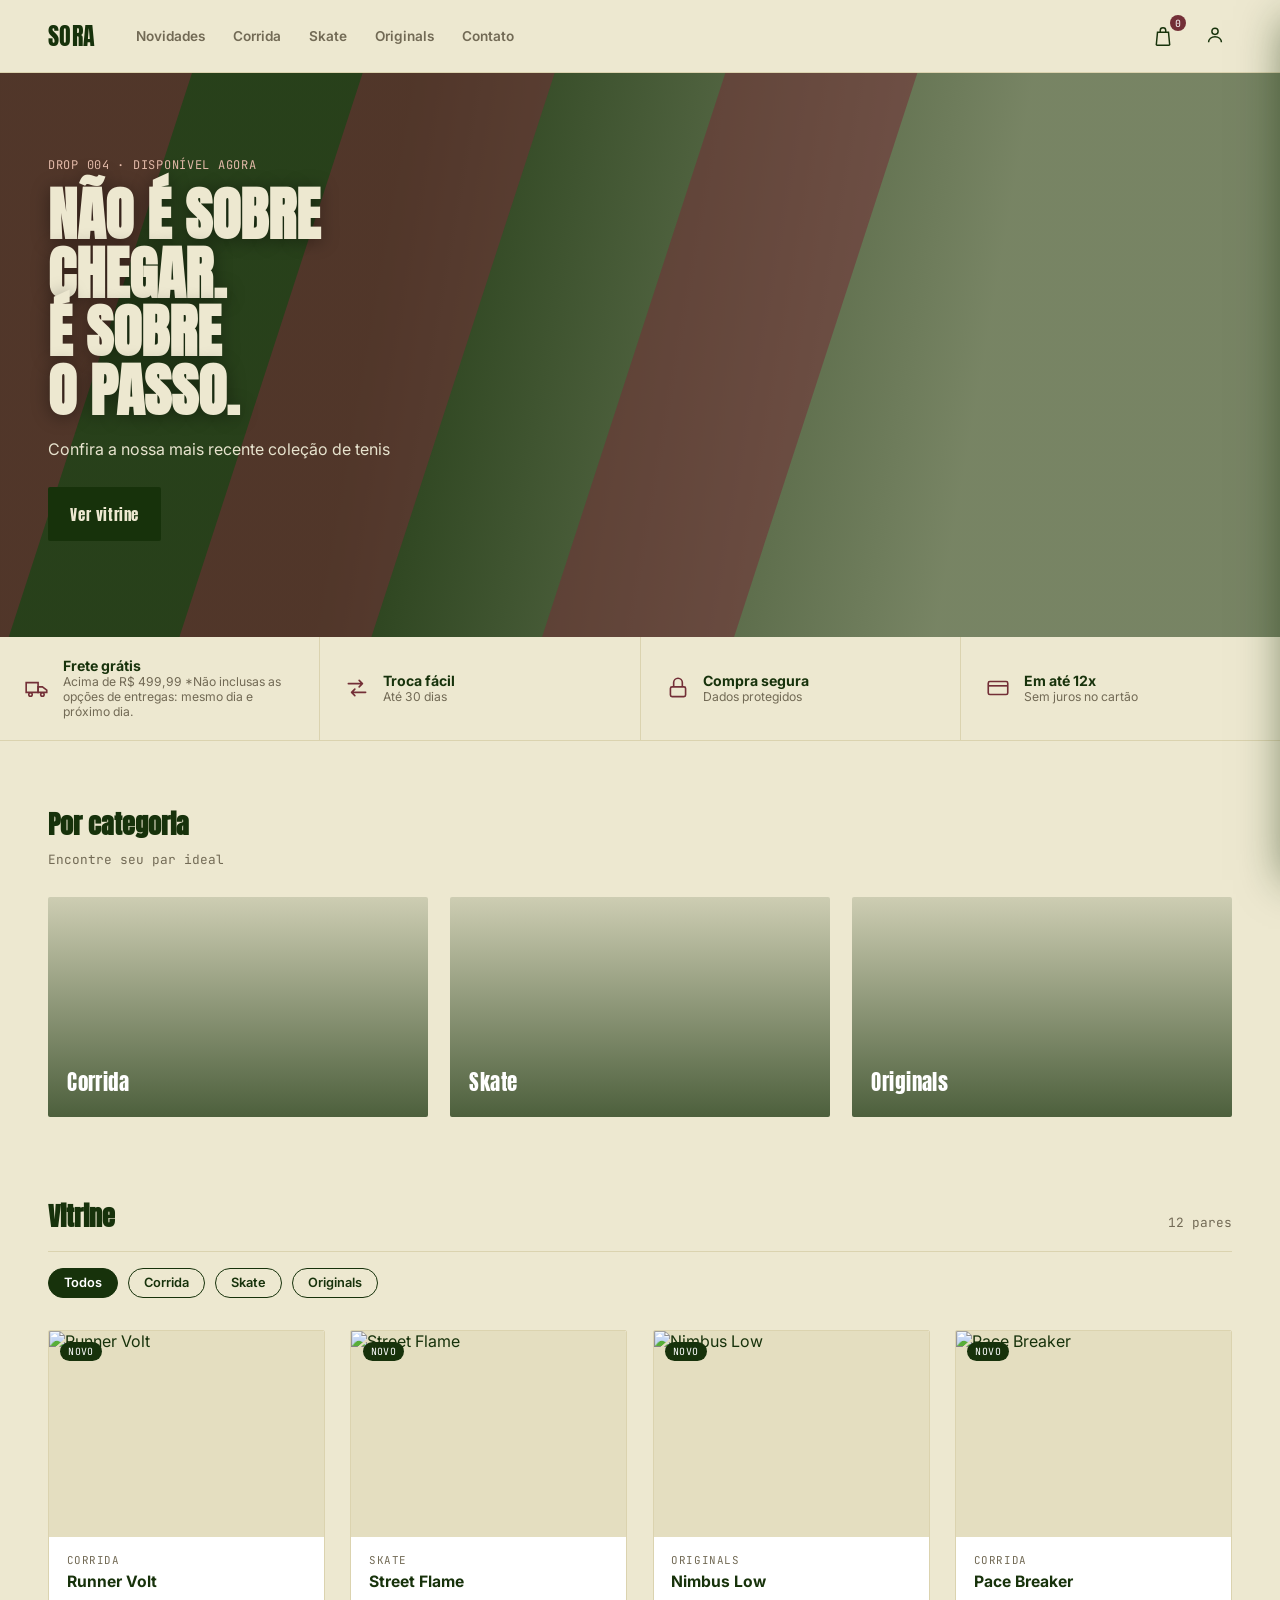
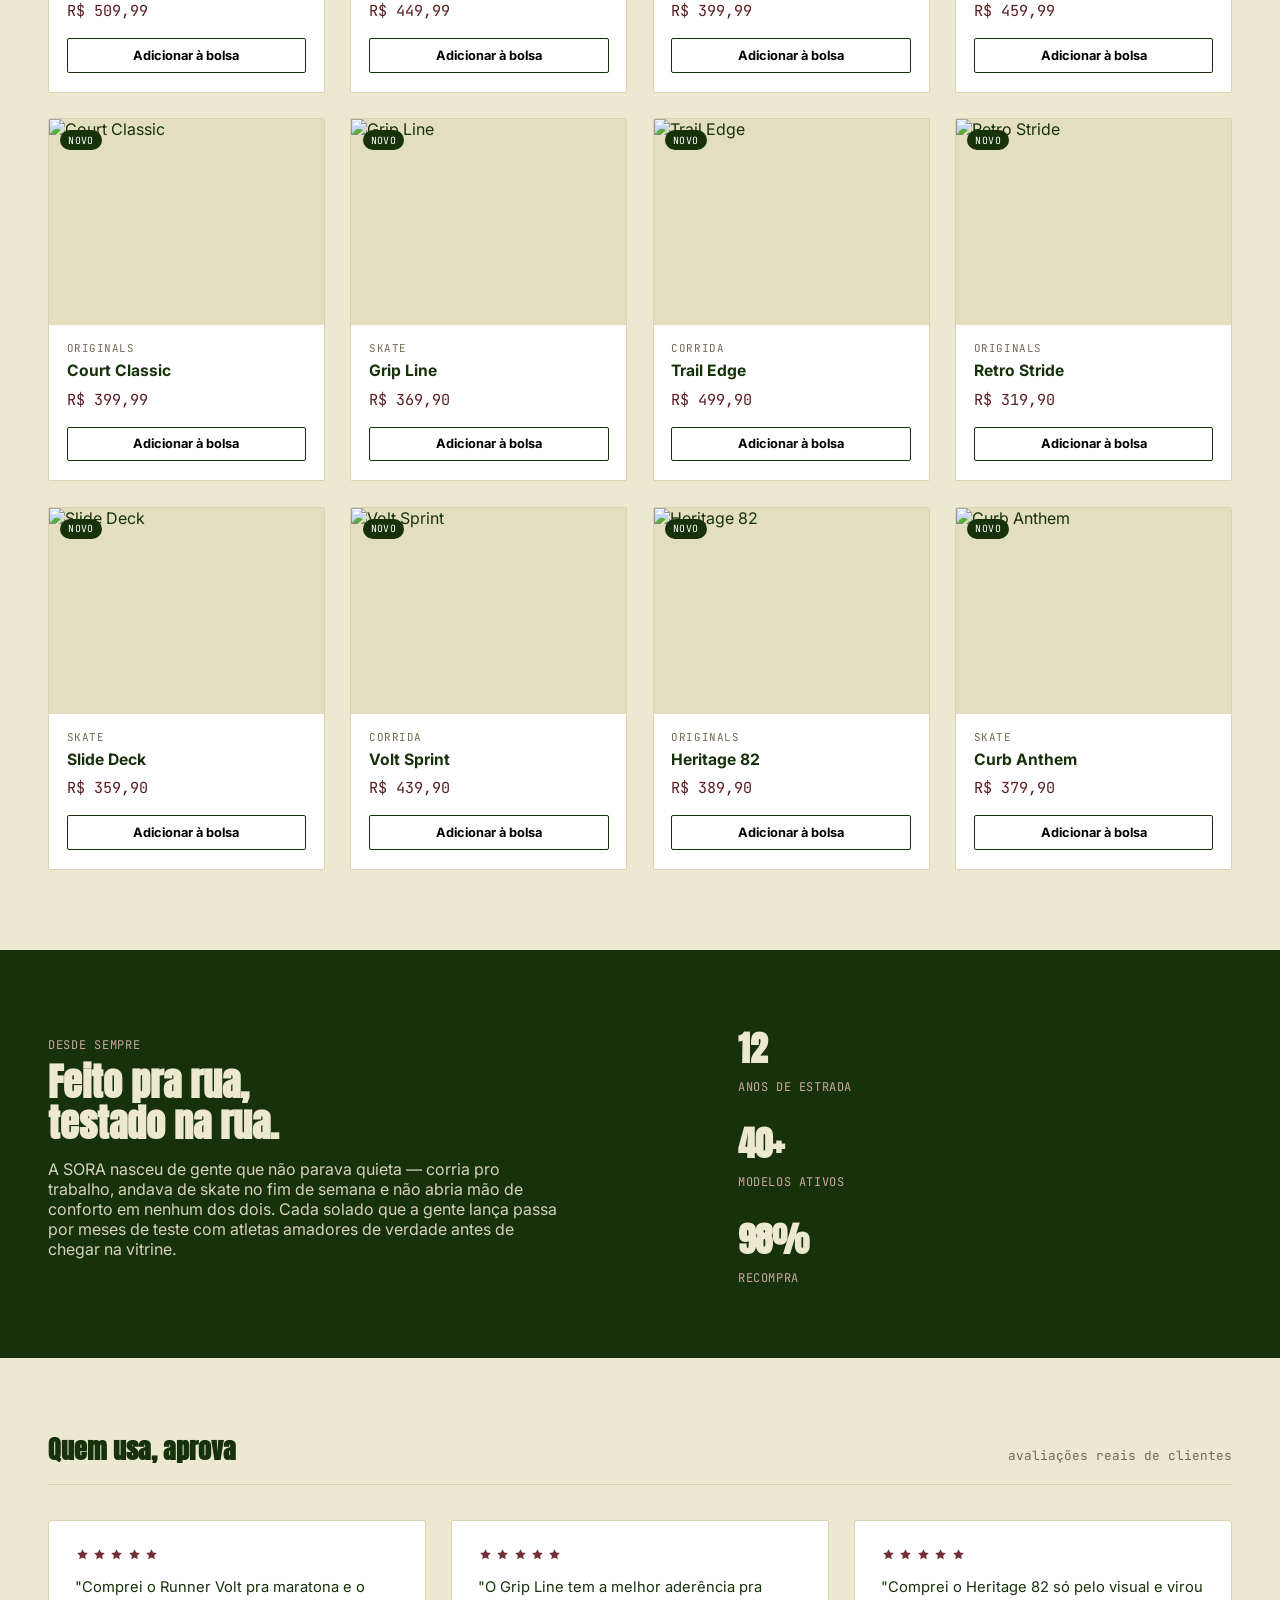
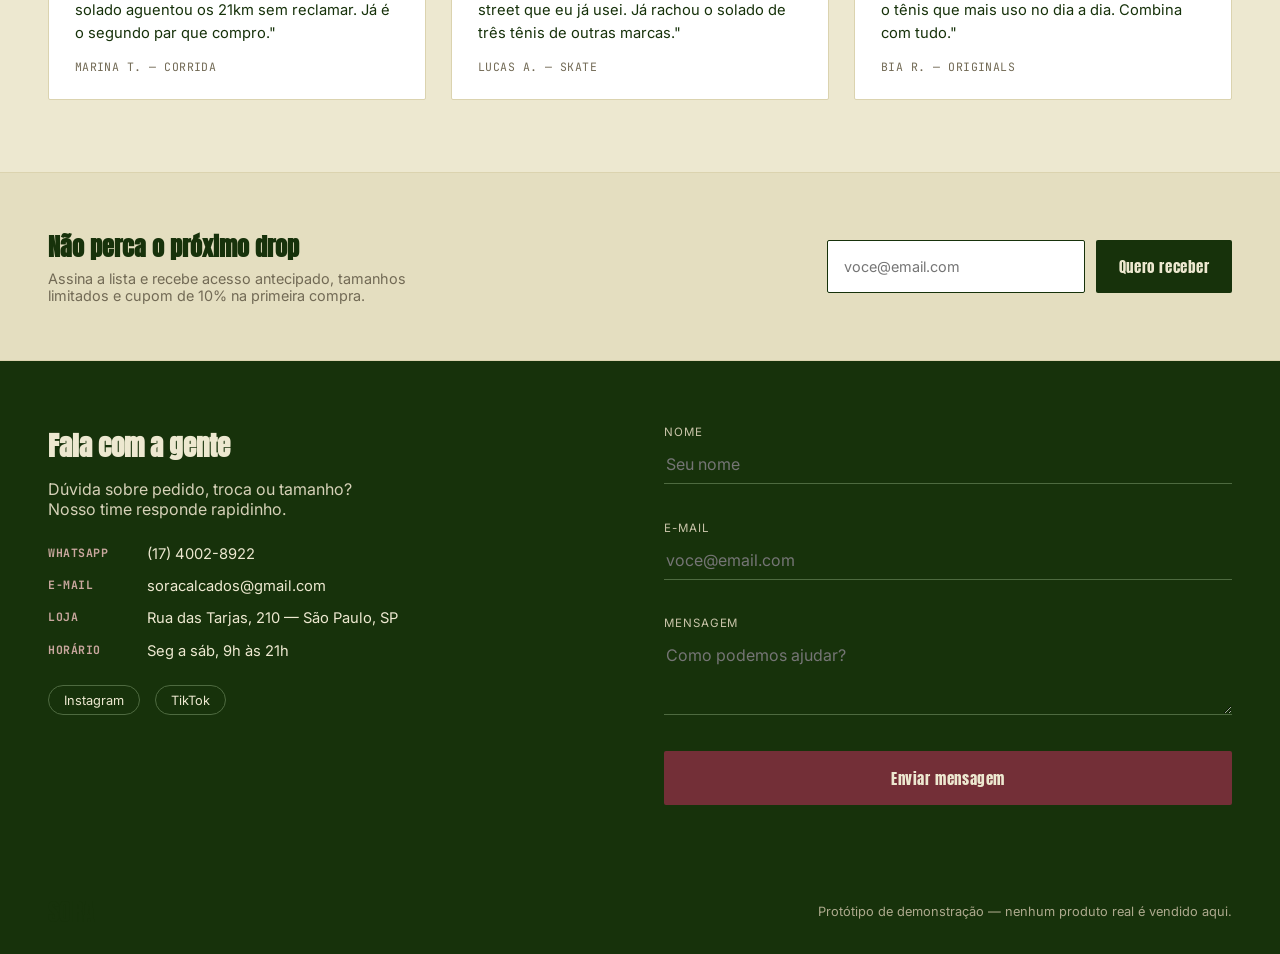
==== commit 6525ddc0: "Add files via upload" ====
--- a/home.html
+++ b/home.html
@@ -50,6 +50,20 @@
       </symbol>
       <symbol id="icon-star" viewBox="0 0 24 24">
         <path d="M12 3.5l2.6 5.4 5.9.8-4.3 4.1 1 5.9L12 16.9l-5.2 2.8 1-5.9-4.3-4.1 5.9-.8Z" fill="currentColor"/>
+      </symbol>
+      <symbol id="icon-pix" viewBox="0 0 24 24">
+        <path d="M12 3v4M12 17v4M3 12h4M17 12h4" stroke="currentColor" stroke-width="1.8" stroke-linecap="round"/>
+        <rect x="8.5" y="8.5" width="7" height="7" rx="1.6" transform="rotate(45 12 12)" fill="none" stroke="currentColor" stroke-width="1.8"/>
+      </symbol>
+      <symbol id="icon-boleto" viewBox="0 0 24 24">
+        <path d="M4 5v14M7 5v14M9.5 5v14M13 5v14M14.5 5v14M17 5v14M20 5v14" stroke="currentColor" stroke-width="1.6"/>
+      </symbol>
+      <symbol id="icon-check" viewBox="0 0 24 24">
+        <path d="M4 12.5l5.2 5.5L20 6" fill="none" stroke="currentColor" stroke-width="2.2" stroke-linecap="round" stroke-linejoin="round"/>
+      </symbol>
+      <symbol id="icon-copy" viewBox="0 0 24 24">
+        <rect x="8" y="8" width="12" height="12" rx="1.4" fill="none" stroke="currentColor" stroke-width="1.6"/>
+        <path d="M5 15V5a1 1 0 0 1 1-1h10" fill="none" stroke="currentColor" stroke-width="1.6"/>
       </symbol>
     </defs>
   </svg>
@@ -92,7 +106,7 @@
       <div class="hero__text">
         <span class="eyebrow">Drop 004 · Disponível agora</span>
         <h1>NÃO É SOBRE<br>CHEGAR.<br>É SOBRE<br>O PASSO.</h1>
-        <p>Comfira a nossa mais recente </p>
+        <p>Confira a nossa mais recente coleção de tenis</p>
         <a href="#vitrine" class="btn-primary btn-primary--inline">
           <span>Ver vitrine</span>
           <svg class="btn-primary__stripe" viewBox="0 0 120 100" aria-hidden="true"><use href="#icon-stripes"/></svg>
@@ -139,14 +153,16 @@
         <button class="filtro-btn" data-filtro="Originals">Originals</button>
       </div>
 
-      <div class="grid" id="product-grid"><!-- gerado via JS --></div>
+      <div class="grid" id="product-grid"></div>
     </section>
 
     <section class="sobre">
       <div class="sobre__texto">
         <span class="eyebrow eyebrow--dark">Desde sempre</span>
         <h2>Feito pra rua,<br>testado na rua.</h2>
-        <p>A SORA nasceu de gente que não parava quieta — corria pro trabalho, andava de skate no fim de semana e não abria mão de conforto em nenhum dos dois. Cada solado que a gente lança passa por meses de teste com atletas amadores de verdade antes de chegar na vitrine.</p>
+        <p>A SORA nasceu de gente que não parava quieta — corria pro trabalho, andava de 
+          skate no fim de semana e não abria mão de conforto em nenhum dos dois. Cada 
+          solado que a gente lança passa por meses de teste com atletas amadores de verdade antes de chegar na vitrine.</p>
       </div>
       <div class="sobre__stats">
         <div class="stat"><strong>12</strong><span>anos de estrada</span></div>
@@ -218,11 +234,9 @@
 
       <form class="contato-form" id="form-contato" action="https://formsubmit.co/086b7668bd5e284a5f268d166347004f" method="POST" novalidate>
         <p class="form-alert" id="contato-alert" role="alert" hidden></p>
-        <!-- Configurações do FormSubmit -->
         <input type="hidden" name="_subject" value="Nova mensagem de contato - SORA">
         <input type="hidden" name="_template" value="table">
         <input type="hidden" name="_captcha" value="false">
-        <!-- Campo anti-spam invisível (honeypot) -->
         <input type="text" name="_honey" style="display:none" tabindex="-1" autocomplete="off">
         <label class="field">
           <span class="field__label">Nome</span>
@@ -252,14 +266,13 @@
     </footer>
   </main>
 
-  <!-- Drawer da sacola -->
   <div class="bag-overlay" id="bag-overlay"></div>
   <aside class="bag-drawer" id="bag-drawer" aria-label="Sacola de compras">
     <div class="bag-drawer__head">
       <h2>Sua sacola</h2>
       <button class="bag-drawer__close" id="bag-close" aria-label="Fechar sacola">&times;</button>
     </div>
-    <div class="bag-drawer__list" id="bag-list"><!-- gerado via JS --></div>
+    <div class="bag-drawer__list" id="bag-list"></div>
     <div class="bag-drawer__foot">
       <div class="bag-drawer__subtotal">
         <span>Subtotal</span>
@@ -272,6 +285,118 @@
     </div>
   </aside>
 
+  <div class="checkout-overlay" id="checkout-overlay"></div>
+  <div class="checkout-modal" id="checkout-modal" role="dialog" aria-modal="true" aria-label="Finalizar compra">
+
+    <div class="checkout-view" id="checkout-view-pagamento">
+      <div class="checkout-modal__head">
+        <h2>Finalizar compra</h2>
+        <button class="bag-drawer__close" id="checkout-close" aria-label="Fechar">&times;</button>
+      </div>
+
+      <div class="checkout-resumo">
+        <span>Subtotal</span><strong id="checkout-subtotal">R$ 0,00</strong>
+        <span>Frete</span><strong id="checkout-frete">Grátis</strong>
+        <span class="checkout-resumo__total-label">Total</span><strong class="checkout-resumo__total" id="checkout-total">R$ 0,00</strong>
+      </div>
+
+      <div class="pay-tabs" role="tablist" aria-label="Forma de pagamento">
+        <button class="pay-tab is-active" type="button" data-pagamento="cartao">
+          <svg viewBox="0 0 24 24"><use href="#icon-card"/></svg> Cartão
+        </button>
+        <button class="pay-tab" type="button" data-pagamento="pix">
+          <svg viewBox="0 0 24 24"><use href="#icon-pix"/></svg> Pix
+        </button>
+        <button class="pay-tab" type="button" data-pagamento="boleto">
+          <svg viewBox="0 0 24 24"><use href="#icon-boleto"/></svg> Boleto
+        </button>
+      </div>
+
+      <p class="form-alert" id="checkout-alert" role="alert" hidden></p>
+
+      <form class="pay-panel is-active" id="pay-cartao" novalidate>
+        <label class="field">
+          <span class="field__label">Número do cartão</span>
+          <input type="text" id="cartao-numero" inputmode="numeric" placeholder="0000 0000 0000 0000" maxlength="19" required>
+          <span class="field__error" id="cartao-numero-error"></span>
+        </label>
+        <label class="field">
+          <span class="field__label">Nome impresso no cartão</span>
+          <input type="text" id="cartao-nome" placeholder="Como está no cartão" required minlength="2">
+          <span class="field__error" id="cartao-nome-error"></span>
+        </label>
+        <div class="field-grid">
+          <label class="field">
+            <span class="field__label">Validade</span>
+            <input type="text" id="cartao-validade" inputmode="numeric" placeholder="MM/AA" maxlength="5" required>
+            <span class="field__error" id="cartao-validade-error"></span>
+          </label>
+          <label class="field">
+            <span class="field__label">CVV</span>
+            <input type="text" id="cartao-cvv" inputmode="numeric" placeholder="123" maxlength="4" required>
+            <span class="field__error" id="cartao-cvv-error"></span>
+          </label>
+        </div>
+        <label class="field">
+          <span class="field__label">Parcelas</span>
+          <select id="cartao-parcelas" class="select-parcelas"></select>
+        </label>
+      </form>
+
+      <div class="pay-panel" id="pay-pix">
+        <div class="pix-box">
+          <div class="pix-qr" aria-hidden="true">
+            <svg viewBox="0 0 100 100"><use href="#icon-pix"/></svg>
+          </div>
+          <p class="pix-hint">Escaneie no app do seu banco ou copie o código Pix abaixo.</p>
+          <div class="copy-row">
+            <input type="text" id="pix-codigo" readonly>
+            <button type="button" class="btn-ghost" id="pix-copiar">
+              <svg viewBox="0 0 24 24"><use href="#icon-copy"/></svg> Copiar
+            </button>
+          </div>
+          <p class="form-hint">O pagamento é confirmado automaticamente após o envio (ambiente de demonstração).</p>
+        </div>
+      </div>
+
+      <div class="pay-panel" id="pay-boleto">
+        <div class="boleto-box">
+          <svg class="boleto-barcode" viewBox="0 0 300 60" aria-hidden="true"><use href="#icon-boleto"/></svg>
+          <div class="boleto-linha">
+            <span id="boleto-numero">00190.00009 03399.001019 90500.063305 1 96230000042500</span>
+          </div>
+          <div class="boleto-info">
+            <span>Vencimento: <strong id="boleto-vencimento">—</strong></span>
+            <button type="button" class="btn-ghost" id="boleto-copiar">
+              <svg viewBox="0 0 24 24"><use href="#icon-copy"/></svg> Copiar código
+            </button>
+          </div>
+          <p class="form-hint">Pagável em qualquer banco, app ou casa lotérica até o vencimento.</p>
+        </div>
+      </div>
+
+      <button type="button" class="btn-primary checkout-confirmar" id="checkout-confirmar">
+        <span id="checkout-confirmar-texto">Pagar agora</span>
+        <svg class="btn-primary__stripe" viewBox="0 0 120 100" aria-hidden="true"><use href="#icon-stripes"/></svg>
+      </button>
+      <p class="checkout-seguranca"><svg viewBox="0 0 24 24"><use href="#icon-lock"/></svg> Ambiente de demonstração — nenhuma cobrança real é feita.</p>
+    </div>
+
+    <div class="checkout-view" id="checkout-view-sucesso" hidden>
+      <div class="checkout-sucesso">
+        <div class="checkout-sucesso__icone"><svg viewBox="0 0 24 24"><use href="#icon-check"/></svg></div>
+        <h2>Pedido confirmado!</h2>
+        <p>Número do pedido</p>
+        <strong class="checkout-sucesso__numero" id="checkout-numero-pedido">#SORA-000000</strong>
+        <p class="checkout-sucesso__detalhe" id="checkout-sucesso-detalhe"></p>
+        <button type="button" class="btn-primary" id="checkout-voltar">
+          <span>Voltar à loja</span>
+          <svg class="btn-primary__stripe" viewBox="0 0 120 100" aria-hidden="true"><use href="#icon-stripes"/></svg>
+        </button>
+      </div>
+    </div>
+  </div>
+
   <div class="toast" id="toast" role="status" aria-live="polite"></div>
 
   <script src="home.js"></script>
--- a/style.css
+++ b/style.css
@@ -1,15 +1,15 @@
-/* =========================================================
+/* 
    SORA — tokens
    ========================================================= */
 :root{
-  --paper:  #EDE8D0;   /* areia/canvas — fundo base                 */
-  --ink:    #17320b;   /* verde mata escuro — texto, painéis, ênfase*/
-  --wine:   #732f37;   /* vinho — cor de destaque/CTA                */
+  --paper:  #EDE8D0;   /* areia — fundo base */
+  --ink:    #17320b;   /* verde escuro — texto */
+  --wine:   #732f37;   /* vinho */
   --wine-dark: #591e25;
-  --ink-tint: #223d17; /* verde um pouco mais claro, pra variação   */
-  --steel:  #726a55;   /* texto secundário sobre o canvas            */
-  --line:   #DBD3AF;   /* hairlines sobre o canvas                   */
-  --cream-2:#E4DEC0;   /* cartões/fundos levemente mais escuros      */
+  --ink-tint: #223d17; /* verde pra variação */
+  --steel:  #726a55;   /* texto secundário */
+  --line:   #DBD3AF;   /* hairlines */
+  --cream-2:#E4DEC0;   /* fundos l */
 
   --display: "Anton", "Arial Narrow", sans-serif;
   --body:    "Inter", system-ui, sans-serif;
@@ -50,9 +50,7 @@
   *{ animation-duration: 0.001ms !important; transition-duration: 0.001ms !important; }
 }
 
-/* =========================================================
-   AUTH — cartão centralizado sobre foto full-bleed
-   ========================================================= */
+/* cartão centralizado */
 .auth-body{ min-height:100vh; position:relative; }
 .auth-body--v2{ overflow-x:hidden; }
 
@@ -259,9 +257,7 @@
   .auth-topbar{ padding: 1.4rem 1.4rem 0; }
 }
 
-/* =========================================================
-   HOME — vitrine
-   ========================================================= */
+/* HOME — vitrine */
 .site-header{
   position:sticky; top:0; z-index:20;
   display:flex; align-items:center; gap: 2.5rem;
@@ -394,9 +390,7 @@
 }
 .card__btn:hover{ background: var(--ink); color:#fff; }
 
-/* =========================================================
-   SACOLA — drawer lateral
-   ========================================================= */
+/* SACOLA  */
 .bag-overlay{
   position:fixed; inset:0;
   background: rgba(23,50,11,0.45);
@@ -485,9 +479,7 @@
 .bag-drawer__subtotal span:first-child{ color: var(--steel); font-size:0.85rem; }
 .bag-drawer__subtotal strong{ font-family: var(--mono); font-size:1.2rem; }
 
-/* =========================================================
-   CONTATO
-   ========================================================= */
+/* CONTATO */
 .contato{
   background: var(--ink);
   color: var(--paper);
@@ -549,9 +541,7 @@
   .site-footer{ padding: 1.4rem 1.25rem; }
 }
 
-/* =========================================================
-   CONTA — popover de login/logout (ícone ao lado da sacola)
-   ========================================================= */
+/* CONTA — ícone ao lado da sacola */
 .account-wrap{ position:relative; }
 .account-popover{
   position:absolute; top:calc(100% + 0.9rem); right:0;
@@ -577,9 +567,7 @@
 }
 .account-popover__logout{ color: var(--wine); }
 
-/* =========================================================
-   VANTAGENS — barra de confiança
-   ========================================================= */
+/* VANTAGENS */
 .vantagens{
   display:grid;
   grid-template-columns: repeat(4, 1fr);
@@ -596,9 +584,7 @@
 .vantagem strong{ display:block; font-size:0.88rem; }
 .vantagem span{ display:block; font-size:0.76rem; color: var(--steel); }
 
-/* =========================================================
-   CATEGORIAS
-   ========================================================= */
+/* CATEGORIAS */
 .categorias{ padding: 4rem 3rem 1rem; }
 .categorias__head{ margin-bottom:1.8rem; }
 .categorias__head h2{ font-family: var(--display); font-size:1.6rem; margin:0 0 0.3rem; }
@@ -627,9 +613,7 @@
   letter-spacing:0.02em;
 }
 
-/* =========================================================
-   FILTROS da vitrine
-   ========================================================= */
+/* FILTROS da vitrine */
 .vitrine__filtros{ display:flex; gap:0.6rem; margin: -1.2rem 0 2rem; flex-wrap:wrap; }
 .filtro-btn{
   border: 1px solid var(--ink); background:none;
@@ -640,9 +624,7 @@
 .filtro-btn.is-active, .filtro-btn:hover{ background: var(--ink); color:#fff; }
 .card.is-hidden{ display:none; }
 
-/* =========================================================
-   SOBRE A MARCA
-   ========================================================= */
+/* SOBRE A MARCA */
 .sobre{
   background: var(--ink); color: var(--paper);
   padding: 4.5rem 3rem;
@@ -658,9 +640,7 @@
 .stat strong{ display:block; font-family: var(--display); font-size:2.2rem; color: var(--paper); }
 .stat span{ font-family: var(--mono); font-size:0.75rem; color:#C9A79E; text-transform:uppercase; letter-spacing:0.05em; }
 
-/* =========================================================
-   DEPOIMENTOS
-   ========================================================= */
+/* Avaliações */
 .depoimentos{ padding: 4.5rem 3rem; }
 .depoimentos__grid{ display:grid; grid-template-columns: repeat(3, 1fr); gap:1.6rem; }
 .depoimento{
@@ -672,9 +652,7 @@
 .depoimento p{ font-size:0.92rem; line-height:1.55; margin:0; }
 .depoimento__nome{ font-family: var(--mono); font-size:0.72rem; color: var(--steel); text-transform:uppercase; letter-spacing:0.04em; }
 
-/* =========================================================
-   NEWSLETTER
-   ========================================================= */
+/* NEWSLETTER */
 .newsletter{
   background: var(--cream-2);
   padding: 3.5rem 3rem;
@@ -705,3 +683,121 @@
   .newsletter{ padding: 2.5rem 1.25rem; }
   .account-popover{ right:-0.5rem; }
 }
+
+/* =========================================================
+   CHECKOUT — pagamento
+   ========================================================= */
+.checkout-overlay{
+  position:fixed; inset:0;
+  background: rgba(23,50,11,0.55);
+  opacity:0; pointer-events:none;
+  transition: opacity .25s ease;
+  z-index:50;
+}
+.checkout-overlay.is-open{ opacity:1; pointer-events:auto; }
+
+.checkout-modal{
+  position:fixed; top:50%; left:50%;
+  transform: translate(-50%, -48%) scale(0.97);
+  width: min(440px, 92vw);
+  max-height: 88vh;
+  overflow-y:auto;
+  background: var(--paper);
+  border-radius: 10px;
+  box-shadow: 0 30px 70px -20px rgba(0,0,0,0.5);
+  opacity:0; pointer-events:none;
+  transition: opacity .22s ease, transform .22s ease;
+  z-index:51;
+  padding: 1.6rem 1.7rem 2rem;
+}
+.checkout-modal.is-open{ opacity:1; pointer-events:auto; transform: translate(-50%, -50%) scale(1); }
+
+.checkout-modal__head{
+  display:flex; align-items:center; justify-content:space-between;
+  margin-bottom: 1.2rem;
+}
+.checkout-modal__head h2{ font-family: var(--display); font-size:1.25rem; margin:0; }
+
+.checkout-resumo{
+  display:grid; grid-template-columns: 1fr auto;
+  gap: 0.3rem 0.6rem;
+  font-size: 0.85rem;
+  padding: 0.9rem 1rem;
+  background: var(--cream-2);
+  border-radius: var(--radius);
+  margin-bottom: 1.3rem;
+}
+.checkout-resumo span{ color: var(--steel); }
+.checkout-resumo strong{ font-family: var(--mono); text-align:right; }
+.checkout-resumo__total-label{ color: var(--ink) !important; font-weight:700; border-top:1px solid var(--line); padding-top:0.4rem; margin-top:0.2rem; }
+.checkout-resumo__total{ font-size:1.05rem; border-top:1px solid var(--line); padding-top:0.4rem; margin-top:0.2rem; }
+
+.pay-tabs{ display:flex; gap:0.5rem; margin-bottom:1.2rem; }
+.pay-tab{
+  flex:1; display:flex; align-items:center; justify-content:center; gap:0.4rem;
+  border:1.5px solid var(--line); background:#fff;
+  padding: 0.65rem 0.4rem; border-radius: var(--radius);
+  font-size:0.82rem; font-weight:600; color: var(--steel);
+  transition: border-color .15s ease, color .15s ease, background .15s ease;
+}
+.pay-tab svg{ width:16px; height:16px; }
+.pay-tab.is-active{ border-color: var(--ink); color: var(--ink); background: var(--cream-2); }
+
+.pay-panel{ display:none; flex-direction:column; gap:1rem; margin-bottom:1.4rem; }
+.pay-panel.is-active{ display:flex; }
+
+.field-grid{ display:grid; grid-template-columns: 1fr 1fr; gap:1rem; }
+.select-parcelas{
+  border:none; border-bottom:1.5px solid var(--line); background:transparent;
+  padding:0.55rem 0.1rem; font-size:1rem; color:var(--ink);
+}
+
+.pix-box, .boleto-box{ display:flex; flex-direction:column; align-items:center; gap:0.9rem; text-align:center; }
+.pix-qr{
+  width:130px; height:130px; background:#fff; border:1px solid var(--line);
+  border-radius: var(--radius); display:flex; align-items:center; justify-content:center;
+  padding: 1.6rem;
+}
+.pix-qr svg{ width:100%; height:100%; color: var(--ink); }
+.pix-hint{ font-size:0.85rem; color: var(--steel); margin:0; max-width:32ch; }
+.copy-row{ display:flex; gap:0.5rem; width:100%; }
+.copy-row input{
+  flex:1; border:1.5px solid var(--line); background:#fff; border-radius: var(--radius);
+  padding:0.6rem 0.7rem; font-family: var(--mono); font-size:0.72rem; color: var(--ink);
+}
+.copy-row .btn-ghost, .boleto-info .btn-ghost{ display:flex; align-items:center; gap:0.4rem; white-space:nowrap; font-size:0.78rem; padding:0.5rem 0.8rem; }
+.copy-row .btn-ghost svg, .boleto-info .btn-ghost svg{ width:14px; height:14px; }
+
+.boleto-barcode{ width:100%; height:52px; color: var(--ink); }
+.boleto-linha{
+  width:100%; background:#fff; border:1px solid var(--line); border-radius: var(--radius);
+  padding:0.6rem 0.7rem; font-family: var(--mono); font-size:0.68rem; color: var(--steel);
+  word-break: break-all;
+}
+.boleto-info{ display:flex; align-items:center; justify-content:space-between; width:100%; font-size:0.85rem; }
+.boleto-info strong{ color: var(--ink); }
+
+.checkout-confirmar{ width:100%; }
+.checkout-seguranca{
+  display:flex; align-items:center; justify-content:center; gap:0.4rem;
+  font-size:0.74rem; color: var(--steel); margin: 0.9rem 0 0;
+}
+.checkout-seguranca svg{ width:13px; height:13px; }
+
+.checkout-sucesso{ text-align:center; padding: 1.2rem 0.4rem; }
+.checkout-sucesso__icone{
+  width:60px; height:60px; border-radius:50%;
+  background: var(--ink); color: var(--paper);
+  display:flex; align-items:center; justify-content:center;
+  margin: 0 auto 1.1rem;
+}
+.checkout-sucesso__icone svg{ width:28px; height:28px; }
+.checkout-sucesso h2{ font-family: var(--display); font-size:1.4rem; margin:0 0 0.6rem; }
+.checkout-sucesso p{ font-size:0.85rem; color: var(--steel); margin: 0 0 0.2rem; }
+.checkout-sucesso__numero{ display:block; font-family: var(--mono); font-size:1.15rem; margin-bottom:1rem; }
+.checkout-sucesso__detalhe{ margin-bottom: 1.6rem !important; }
+
+@media (max-width: 480px){
+  .field-grid{ grid-template-columns: 1fr; }
+  .pay-tab{ font-size:0.74rem; }
+}
